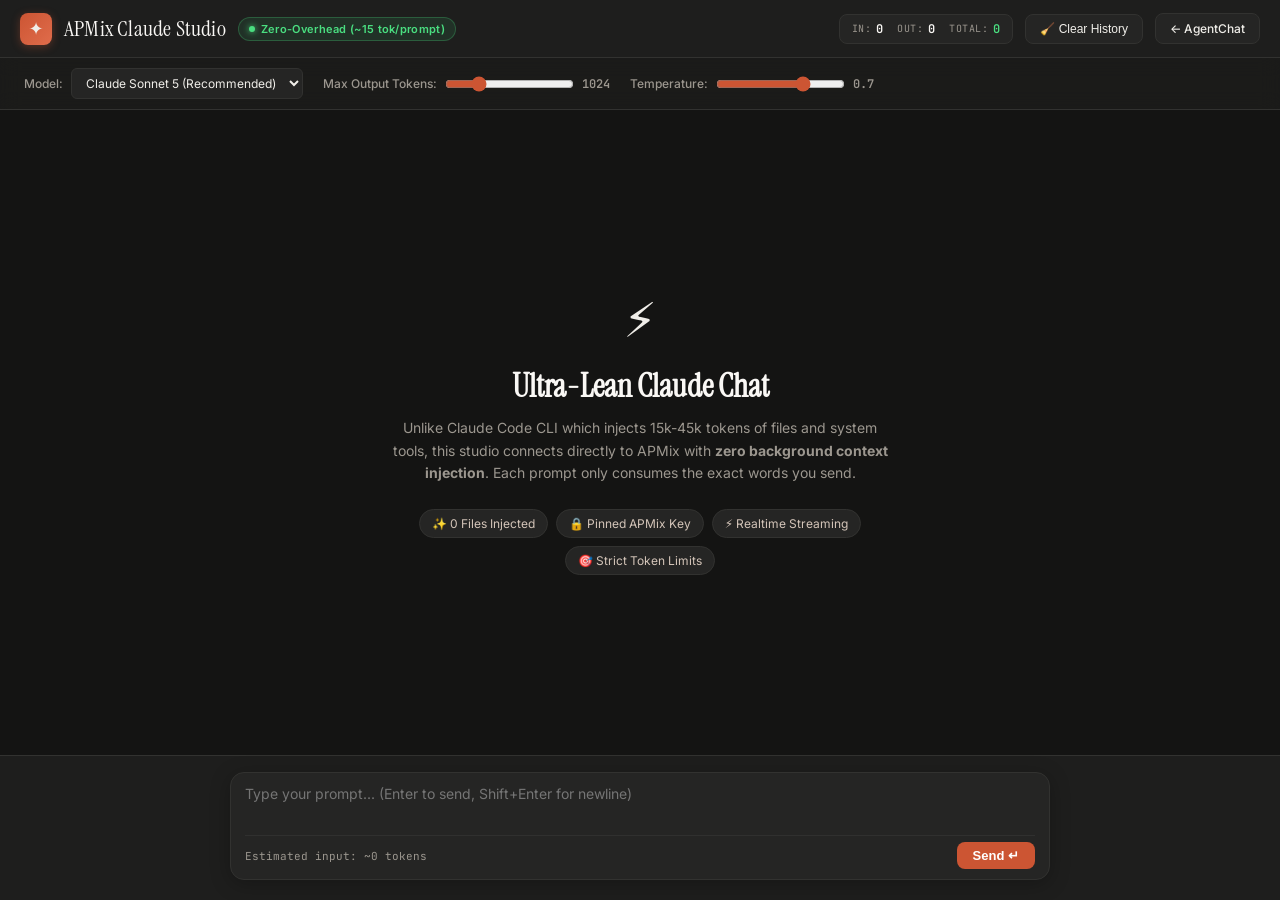
==== frontend/apmix.html @ f3689985 "feat(apmix): add ultra-low-token Claude web studio and APMix messages backend" ====
<!DOCTYPE html>
<html lang="en">
<head>
  <meta charset="UTF-8">
  <meta name="viewport" content="width=device-width, initial-scale=1.0">
  <title>APMix Claude Studio | Ultra-Low Token Mode</title>
  <link rel="preconnect" href="https://fonts.googleapis.com">
  <link rel="preconnect" href="https://fonts.gstatic.com" crossorigin>
  <link href="https://fonts.googleapis.com/css2?family=Instrument+Serif:ital@0;1&family=Inter:wght@300;400;500;600;700&family=JetBrains+Mono:wght@400;500&display=swap" rel="stylesheet">
  <style>
    :root {
      --bg: #141413;
      --surface: #1e1e1d;
      --surface-hover: #272726;
      --surface-card: #252524;
      --border: #323230;
      --border-accent: #cc5533;
      --claude-terracotta: #cc5533;
      --claude-terracotta-light: #e06c4b;
      --claude-sand: #d4c5b9;
      --claude-cream: #faf8f5;
      --text-main: #f0eee9;
      --text-muted: #9c978f;
      --accent-green: #4ade80;
      --accent-amber: #fbbf24;
      --font-sans: 'Inter', system-ui, -apple-system, sans-serif;
      --font-serif: 'Instrument Serif', Georgia, serif;
      --font-mono: 'JetBrains Mono', monospace;
    }

    * { box-sizing: border-box; margin: 0; padding: 0; }
    body {
      background: var(--bg);
      color: var(--text-main);
      font-family: var(--font-sans);
      height: 100vh;
      display: flex;
      flex-direction: column;
      overflow: hidden;
    }

    /* Top Navbar */
    .navbar {
      height: 58px;
      background: var(--surface);
      border-bottom: 1px solid var(--border);
      display: flex;
      align-items: center;
      justify-content: space-between;
      padding: 0 20px;
      flex-shrink: 0;
      z-index: 100;
    }

    .brand {
      display: flex;
      align-items: center;
      gap: 12px;
      text-decoration: none;
      color: inherit;
    }

    .brand-icon {
      width: 32px;
      height: 32px;
      border-radius: 8px;
      background: linear-gradient(135deg, #cc5533, #e06c4b);
      display: flex;
      align-items: center;
      justify-content: center;
      font-size: 18px;
      box-shadow: 0 2px 8px rgba(204, 85, 51, 0.35);
    }

    .brand-title {
      font-family: var(--font-serif);
      font-size: 22px;
      letter-spacing: 0.2px;
      color: var(--claude-cream);
    }

    .token-badge {
      display: inline-flex;
      align-items: center;
      gap: 6px;
      background: rgba(74, 222, 128, 0.1);
      border: 1px solid rgba(74, 222, 128, 0.25);
      color: var(--accent-green);
      padding: 4px 10px;
      border-radius: 20px;
      font-size: 11px;
      font-weight: 600;
      letter-spacing: 0.3px;
    }

    .token-badge .dot {
      width: 6px;
      height: 6px;
      border-radius: 50%;
      background: var(--accent-green);
      box-shadow: 0 0 6px var(--accent-green);
    }

    .nav-actions {
      display: flex;
      align-items: center;
      gap: 12px;
    }

    .token-meter {
      display: flex;
      align-items: center;
      gap: 14px;
      background: var(--surface-card);
      border: 1px solid var(--border);
      border-radius: 8px;
      padding: 6px 12px;
      font-family: var(--font-mono);
      font-size: 12px;
    }

    .meter-item {
      display: flex;
      align-items: center;
      gap: 5px;
    }

    .meter-label {
      color: var(--text-muted);
      font-size: 10px;
      text-transform: uppercase;
      letter-spacing: 0.5px;
    }

    .meter-val {
      color: var(--claude-cream);
      font-weight: 600;
    }

    .btn-action {
      background: var(--surface-card);
      border: 1px solid var(--border);
      color: var(--text-main);
      padding: 7px 14px;
      border-radius: 8px;
      font-size: 12px;
      font-weight: 500;
      cursor: pointer;
      display: flex;
      align-items: center;
      gap: 6px;
      transition: all 0.15s ease;
      text-decoration: none;
    }

    .btn-action:hover {
      background: var(--surface-hover);
      border-color: #555;
    }

    /* Controls Bar */
    .controls-bar {
      background: rgba(30, 30, 29, 0.7);
      backdrop-filter: blur(10px);
      border-bottom: 1px solid var(--border);
      padding: 10px 24px;
      display: flex;
      align-items: center;
      gap: 20px;
      flex-wrap: wrap;
      flex-shrink: 0;
      font-size: 12px;
    }

    .control-group {
      display: flex;
      align-items: center;
      gap: 8px;
    }

    .control-label {
      color: var(--text-muted);
      font-weight: 500;
    }

    select, input[type="text"] {
      background: var(--surface-card);
      border: 1px solid var(--border);
      color: var(--text-main);
      padding: 6px 10px;
      border-radius: 6px;
      font-size: 12px;
      font-family: inherit;
      outline: none;
      transition: border-color 0.15s;
    }

    select:focus, input[type="text"]:focus {
      border-color: var(--claude-terracotta);
    }

    .slider-wrap {
      display: flex;
      align-items: center;
      gap: 8px;
    }

    input[type="range"] {
      accent-color: var(--claude-terracotta);
      cursor: pointer;
    }

    /* Chat Container */
    .chat-container {
      flex: 1;
      overflow-y: auto;
      padding: 24px 20px;
      display: flex;
      flex-direction: column;
      align-items: center;
    }

    .messages-list {
      width: 100%;
      max-width: 820px;
      display: flex;
      flex-direction: column;
      gap: 20px;
    }

    /* Message Bubbles */
    .message-row {
      display: flex;
      gap: 14px;
      width: 100%;
    }

    .message-row.user {
      flex-direction: row-reverse;
    }

    .avatar {
      width: 32px;
      height: 32px;
      border-radius: 8px;
      flex-shrink: 0;
      display: flex;
      align-items: center;
      justify-content: center;
      font-size: 14px;
      font-weight: 600;
    }

    .avatar.assistant {
      background: linear-gradient(135deg, #cc5533, #e06c4b);
      color: white;
    }

    .avatar.user {
      background: #3e3e3b;
      color: var(--claude-cream);
    }

    .message-bubble {
      max-width: 85%;
      background: var(--surface-card);
      border: 1px solid var(--border);
      border-radius: 12px;
      padding: 14px 18px;
      line-height: 1.6;
      font-size: 14px;
      color: var(--text-main);
      position: relative;
      word-break: break-word;
    }

    .message-row.user .message-bubble {
      background: #2a2725;
      border-color: #4a3e38;
      border-top-right-radius: 4px;
    }

    .message-row.assistant .message-bubble {
      border-top-left-radius: 4px;
    }

    .msg-meta {
      display: flex;
      align-items: center;
      gap: 8px;
      margin-top: 8px;
      padding-top: 6px;
      border-top: 1px dashed rgba(255,255,255,0.08);
      font-size: 11px;
      color: var(--text-muted);
      font-family: var(--font-mono);
    }

    .token-stat {
      color: var(--accent-green);
    }

    .message-bubble pre {
      background: #111110;
      border: 1px solid #2a2a28;
      border-radius: 8px;
      padding: 12px;
      margin: 10px 0;
      overflow-x: auto;
      font-family: var(--font-mono);
      font-size: 12.5px;
    }

    .message-bubble code {
      font-family: var(--font-mono);
      font-size: 12.5px;
      background: rgba(255,255,255,0.06);
      padding: 2px 5px;
      border-radius: 4px;
    }

    .message-bubble p { margin-bottom: 8px; }
    .message-bubble p:last-child { margin-bottom: 0; }
    .message-bubble ul, .message-bubble ol { margin-left: 20px; margin-bottom: 8px; }

    /* Empty state */
    .empty-hero {
      text-align: center;
      margin: auto 0;
      max-width: 540px;
      padding: 40px 20px;
    }

    .empty-icon {
      font-size: 48px;
      margin-bottom: 16px;
      display: inline-block;
    }

    .empty-title {
      font-family: var(--font-serif);
      font-size: 32px;
      color: var(--claude-cream);
      margin-bottom: 10px;
    }

    .empty-desc {
      color: var(--text-muted);
      font-size: 14px;
      line-height: 1.6;
      margin-bottom: 24px;
    }

    .feature-pills {
      display: flex;
      flex-wrap: wrap;
      gap: 8px;
      justify-content: center;
    }

    .pill {
      background: var(--surface-card);
      border: 1px solid var(--border);
      padding: 6px 12px;
      border-radius: 16px;
      font-size: 12px;
      color: var(--claude-sand);
    }

    /* Bottom Input Bar */
    .input-wrapper {
      padding: 16px 20px 20px;
      background: var(--surface);
      border-top: 1px solid var(--border);
      display: flex;
      flex-direction: column;
      align-items: center;
      flex-shrink: 0;
    }

    .input-box {
      width: 100%;
      max-width: 820px;
      background: var(--surface-card);
      border: 1px solid var(--border);
      border-radius: 14px;
      padding: 10px 14px;
      display: flex;
      flex-direction: column;
      gap: 8px;
      box-shadow: 0 4px 20px rgba(0,0,0,0.25);
      transition: border-color 0.2s;
    }

    .input-box:focus-within {
      border-color: var(--claude-terracotta);
    }

    textarea {
      width: 100%;
      background: transparent;
      border: none;
      outline: none;
      color: var(--text-main);
      font-family: var(--font-sans);
      font-size: 14px;
      line-height: 1.5;
      resize: none;
      min-height: 44px;
      max-height: 180px;
    }

    .input-footer {
      display: flex;
      align-items: center;
      justify-content: space-between;
      border-top: 1px solid rgba(255,255,255,0.05);
      padding-top: 6px;
      font-size: 11px;
      color: var(--text-muted);
    }

    .token-estimate {
      font-family: var(--font-mono);
    }

    .btn-send {
      background: var(--claude-terracotta);
      color: white;
      border: none;
      padding: 6px 16px;
      border-radius: 8px;
      font-size: 13px;
      font-weight: 600;
      cursor: pointer;
      display: flex;
      align-items: center;
      gap: 6px;
      transition: background 0.15s;
    }

    .btn-send:hover {
      background: var(--claude-terracotta-light);
    }

    .btn-send:disabled {
      opacity: 0.5;
      cursor: not-allowed;
    }

    /* Cursor blink */
    .cursor-blink {
      display: inline-block;
      width: 7px;
      height: 14px;
      background: var(--claude-terracotta);
      vertical-align: middle;
      margin-left: 2px;
      animation: blink 0.9s infinite;
    }

    @keyframes blink {
      0%, 100% { opacity: 1; }
      50% { opacity: 0; }
    }
  </style>
</head>
<body>

  <!-- Top Navbar -->
  <header class="navbar">
    <div class="brand">
      <div class="brand-icon">✦</div>
      <div>
        <div class="brand-title">APMix Claude Studio</div>
      </div>
      <div class="token-badge">
        <span class="dot"></span>
        Zero-Overhead (~15 tok/prompt)
      </div>
    </div>

    <div class="nav-actions">
      <div class="token-meter">
        <div class="meter-item">
          <span class="meter-label">In:</span>
          <span class="meter-val" id="meter-in">0</span>
        </div>
        <div class="meter-item">
          <span class="meter-label">Out:</span>
          <span class="meter-val" id="meter-out">0</span>
        </div>
        <div class="meter-item">
          <span class="meter-label">Total:</span>
          <span class="meter-val token-stat" id="meter-total">0</span>
        </div>
      </div>

      <button class="btn-action" id="btn-clear" title="Reset message history to 0 tokens">
        🧹 Clear History
      </button>

      <a href="/" class="btn-action">
        ← AgentChat
      </a>
    </div>
  </header>

  <!-- Model & Token Controls Bar -->
  <div class="controls-bar">
    <div class="control-group">
      <span class="control-label">Model:</span>
      <select id="model-select">
        <option value="claude-sonnet-5" selected>Claude Sonnet 5 (Recommended)</option>
        <option value="claude-3-opus-20240229">Claude 3 Opus (Top Reasoning)</option>
        <option value="claude-3-7-sonnet-20250219">Claude 3.7 Sonnet</option>
        <option value="claude-3-5-sonnet-20241022">Claude 3.5 Sonnet</option>
        <option value="claude-3-5-haiku-20241022">Claude 3.5 Haiku (Frugal)</option>
        <option value="custom">Custom ID...</option>
      </select>
      <input type="text" id="custom-model-input" placeholder="e.g. claude-opus-4.7" style="display:none; width: 140px;">
    </div>

    <div class="control-group">
      <span class="control-label">Max Output Tokens:</span>
      <div class="slider-wrap">
        <input type="range" id="max-tokens-slider" min="128" max="4096" step="128" value="1024">
        <span class="control-label" id="max-tokens-val" style="font-family: var(--font-mono); font-weight: 600;">1024</span>
      </div>
    </div>

    <div class="control-group">
      <span class="control-label">Temperature:</span>
      <div class="slider-wrap">
        <input type="range" id="temp-slider" min="0" max="1" step="0.1" value="0.7">
        <span class="control-label" id="temp-val" style="font-family: var(--font-mono); font-weight: 600;">0.7</span>
      </div>
    </div>
  </div>

  <!-- Messages Chat Container -->
  <main class="chat-container" id="chat-container">
    <div class="empty-hero" id="empty-hero">
      <div class="empty-icon">⚡</div>
      <h1 class="empty-title">Ultra-Lean Claude Chat</h1>
      <p class="empty-desc">
        Unlike Claude Code CLI which injects 15k-45k tokens of files and system tools, this studio connects directly to APMix with <strong>zero background context injection</strong>. Each prompt only consumes the exact words you send.
      </p>
      <div class="feature-pills">
        <span class="pill">✨ 0 Files Injected</span>
        <span class="pill">🔒 Pinned APMix Key</span>
        <span class="pill">⚡ Realtime Streaming</span>
        <span class="pill">🎯 Strict Token Limits</span>
      </div>
    </div>

    <div class="messages-list" id="messages-list" style="display:none;"></div>
  </main>

  <!-- Input Area -->
  <footer class="input-wrapper">
    <div class="input-box">
      <textarea id="user-input" placeholder="Type your prompt... (Enter to send, Shift+Enter for newline)" rows="1"></textarea>
      <div class="input-footer">
        <div class="token-estimate" id="token-estimate">
          Estimated input: ~0 tokens
        </div>
        <button class="btn-send" id="btn-send">
          Send ↵
        </button>
      </div>
    </div>
  </footer>

  <script>
    const chatContainer = document.getElementById('chat-container');
    const emptyHero = document.getElementById('empty-hero');
    const messagesList = document.getElementById('messages-list');
    const userInput = document.getElementById('user-input');
    const btnSend = document.getElementById('btn-send');
    const btnClear = document.getElementById('btn-clear');
    const modelSelect = document.getElementById('model-select');
    const customModelInput = document.getElementById('custom-model-input');
    const maxTokensSlider = document.getElementById('max-tokens-slider');
    const maxTokensVal = document.getElementById('max-tokens-val');
    const tempSlider = document.getElementById('temp-slider');
    const tempVal = document.getElementById('temp-val');
    const tokenEstimate = document.getElementById('token-estimate');
    
    const meterIn = document.getElementById('meter-in');
    const meterOut = document.getElementById('meter-out');
    const meterTotal = document.getElementById('meter-total');

    let sessionIn = 0;
    let sessionOut = 0;
    let isGenerating = false;
    let conversationHistory = [];

    maxTokensSlider.addEventListener('input', (e) => {
      maxTokensVal.textContent = e.target.value;
    });

    tempSlider.addEventListener('input', (e) => {
      tempVal.textContent = e.target.value;
    });

    modelSelect.addEventListener('change', (e) => {
      if (e.target.value === 'custom') {
        customModelInput.style.display = 'inline-block';
        customModelInput.focus();
      } else {
        customModelInput.style.display = 'none';
      }
    });

    function getSelectedModel() {
      if (modelSelect.value === 'custom') {
        return customModelInput.value.trim() || 'claude-sonnet-5';
      }
      return modelSelect.value;
    }

    userInput.addEventListener('input', () => {
      userInput.style.height = 'auto';
      userInput.style.height = Math.min(userInput.scrollHeight, 180) + 'px';
      const text = userInput.value.trim();
      const words = text ? text.split(/\s+/).length : 0;
      const approxTokens = Math.ceil(words * 1.3);
      tokenEstimate.textContent = `Estimated input: ~${approxTokens} tokens`;
    });

    userInput.addEventListener('keydown', (e) => {
      if (e.key === 'Enter' && !e.shiftKey) {
        e.preventDefault();
        sendMessage();
      }
    });

    btnSend.addEventListener('click', sendMessage);

    btnClear.addEventListener('click', () => {
      if (conversationHistory.length === 0) return;
      if (confirm('Clear chat history? This resets context back to 0 tokens.')) {
        conversationHistory = [];
        messagesList.innerHTML = '';
        messagesList.style.display = 'none';
        emptyHero.style.display = 'block';
      }
    });

    function escapeHtml(str) {
      return str.replace(/&/g, '&amp;').replace(/</g, '&lt;').replace(/>/g, '&gt;').replace(/"/g, '&quot;');
    }

    function formatMarkdown(text) {
      let out = escapeHtml(text);
      out = out.replace(/```([a-zA-Z0-9_-]*)
([\s\S]*?)```/g, (match, lang, code) => {
        return `<pre><code>${code}</code></pre>`;
      });
      out = out.replace(/`([^`]+)`/g, '<code>$1</code>');
      out = out.replace(/\*\*([^\*]+)\*\*/g, '<strong>$1</strong>');
      out = out.replace(/\*([^\*]+)\*/g, '<em>$1</em>');
      out = out.split(/

+/).map(p => `<p>${p.replace(/
/g, '<br>')}</p>`).join('');
      return out;
    }

    async function sendMessage() {
      const text = userInput.value.trim();
      if (!text || isGenerating) return;

      emptyHero.style.display = 'none';
      messagesList.style.display = 'flex';

      conversationHistory.push({ role: 'user', content: text });
      appendMessage('user', text);

      userInput.value = '';
      userInput.style.height = 'auto';
      tokenEstimate.textContent = 'Estimated input: ~0 tokens';

      const promptWords = conversationHistory.map(m => m.content.split(/\s+/).length).reduce((a, b) => a + b, 0);
      const estPromptTokens = Math.ceil(promptWords * 1.3);

      const assistantMsgObj = appendMessage('assistant', '', true);
      isGenerating = true;
      btnSend.disabled = true;
      btnSend.textContent = 'Streaming...';

      let fullContent = '';
      let outTokensCount = 0;

      try {
        const payload = {
          model: getSelectedModel(),
          max_tokens: parseInt(maxTokensSlider.value),
          temperature: parseFloat(tempSlider.value),
          messages: conversationHistory
        };

        const res = await fetch('/api/apmix/chat', {
          method: 'POST',
          headers: { 'Content-Type': 'application/json' },
          body: JSON.stringify(payload)
        });

        if (!res.ok) {
          const errText = await res.text();
          throw new Error(`Server returned HTTP ${res.status}: ${errText}`);
        }

        const reader = res.body.getReader();
        const decoder = new TextDecoder();
        let buffer = '';

        while (true) {
          const { done, value } = await reader.read();
          if (done) break;

          buffer += decoder.decode(value, { stream: true });
          const lines = buffer.split('
');
          buffer = lines.pop();

          for (const line of lines) {
            const cleanLine = line.trim();
            if (!cleanLine || cleanLine.startsWith(':')) continue;

            if (cleanLine.startsWith('data: ')) {
              const dataStr = cleanLine.slice(6);
              if (dataStr === '[DONE]') continue;

              try {
                const parsed = JSON.parse(dataStr);
                if (parsed.type === 'content_block_delta' && parsed.delta && parsed.delta.text) {
                  fullContent += parsed.delta.text;
                  outTokensCount++;
                  updateAssistantBubble(assistantMsgObj, fullContent, true);
                } else if (parsed.type === 'message_delta' && parsed.usage) {
                  if (parsed.usage.output_tokens) outTokensCount = parsed.usage.output_tokens;
                } else if (parsed.type === 'message_start' && parsed.message && parsed.message.usage) {
                  if (parsed.message.usage.input_tokens) {
                    sessionIn += parsed.message.usage.input_tokens;
                    meterIn.textContent = sessionIn;
                  }
                } else if (parsed.error) {
                  fullContent += `

[Notice: ${parsed.error.message || JSON.stringify(parsed.error)}]`;
                  updateAssistantBubble(assistantMsgObj, fullContent, false);
                }
              } catch (err) {
              }
            }
          }
        }

        if (!fullContent) {
          fullContent = '(Empty response received)';
        }

        conversationHistory.push({ role: 'assistant', content: fullContent });
        updateAssistantBubble(assistantMsgObj, fullContent, false, estPromptTokens, outTokensCount);

        sessionOut += outTokensCount;
        sessionIn += estPromptTokens;
        meterIn.textContent = sessionIn;
        meterOut.textContent = sessionOut;
        meterTotal.textContent = sessionIn + sessionOut;

      } catch (err) {
        fullContent += `

⚠️ Error: ${err.message}`;
        updateAssistantBubble(assistantMsgObj, fullContent, false);
      } finally {
        isGenerating = false;
        btnSend.disabled = false;
        btnSend.textContent = 'Send ↵';
      }
    }

    function appendMessage(role, text, isStreaming = false) {
      const row = document.createElement('div');
      row.className = `message-row ${role}`;

      const avatar = document.createElement('div');
      avatar.className = `avatar ${role}`;
      avatar.textContent = role === 'assistant' ? '✦' : 'U';

      const bubble = document.createElement('div');
      bubble.className = 'message-bubble';

      if (isStreaming) {
        bubble.innerHTML = '<span class="cursor-blink"></span>';
      } else {
        bubble.innerHTML = formatMarkdown(text);
      }

      row.appendChild(avatar);
      row.appendChild(bubble);
      messagesList.appendChild(row);
      chatContainer.scrollTop = chatContainer.scrollHeight;

      return { row, bubble };
    }

    function updateAssistantBubble(obj, text, isStreaming, inTok = 0, outTok = 0) {
      let html = formatMarkdown(text);
      if (isStreaming) {
        html += '<span class="cursor-blink"></span>';
      } else {
        html += `
          <div class="msg-meta">
            <span>Model: ${getSelectedModel()}</span>
            <span>•</span>
            <span class="token-stat">⚡ ~${inTok} in / ~${outTok} out</span>
          </div>
        `;
      }
      obj.bubble.innerHTML = html;
      chatContainer.scrollTop = chatContainer.scrollHeight;
    }
  </script>
</body>
</html>
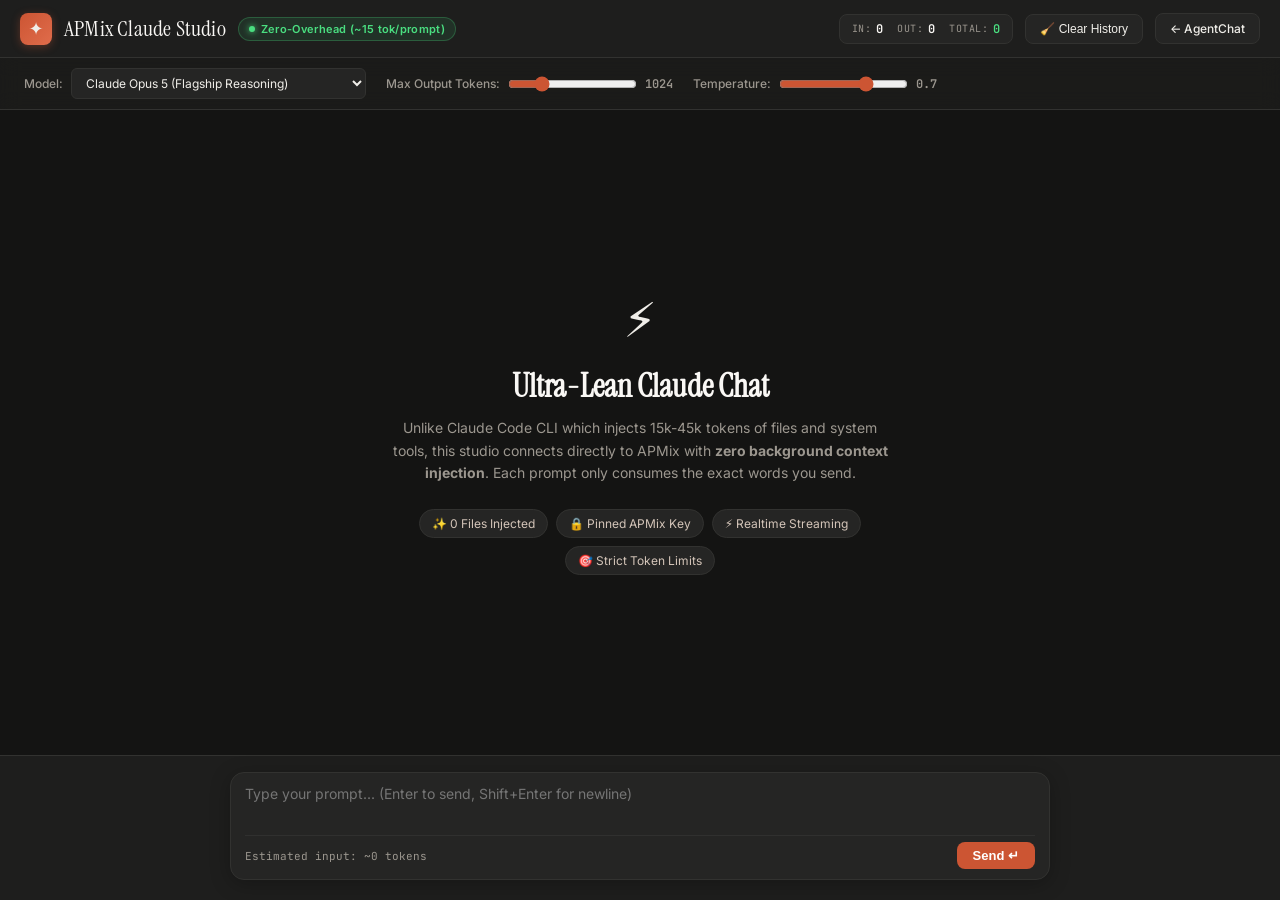
==== commit 30e7142a: "fix(models): update default model and selector to claude-opus-5 and Claude 5 generation" ====
--- a/frontend/apmix.html
+++ b/frontend/apmix.html
@@ -511,14 +511,15 @@
     <div class="control-group">
       <span class="control-label">Model:</span>
       <select id="model-select">
-        <option value="claude-sonnet-5" selected>Claude Sonnet 5 (Recommended)</option>
-        <option value="claude-3-opus-20240229">Claude 3 Opus (Top Reasoning)</option>
+        <option value="claude-opus-5" selected>Claude Opus 5 (Flagship Reasoning)</option>
+        <option value="claude-sonnet-5">Claude Sonnet 5 (Balanced Agentic)</option>
+        <option value="claude-fable-5.1">Claude Fable 5.1 (Advanced Science & Logic)</option>
+        <option value="claude-haiku-4.5">Claude Haiku 4.5 (High Speed & Frugal)</option>
         <option value="claude-3-7-sonnet-20250219">Claude 3.7 Sonnet</option>
         <option value="claude-3-5-sonnet-20241022">Claude 3.5 Sonnet</option>
-        <option value="claude-3-5-haiku-20241022">Claude 3.5 Haiku (Frugal)</option>
         <option value="custom">Custom ID...</option>
       </select>
-      <input type="text" id="custom-model-input" placeholder="e.g. claude-opus-4.7" style="display:none; width: 140px;">
+      <input type="text" id="custom-model-input" placeholder="e.g. claude-opus-5" style="display:none; width: 140px;">
     </div>
 
     <div class="control-group">
@@ -615,7 +616,7 @@
 
     function getSelectedModel() {
       if (modelSelect.value === 'custom') {
-        return customModelInput.value.trim() || 'claude-sonnet-5';
+        return customModelInput.value.trim() || 'claude-opus-5';
       }
       return modelSelect.value;
     }
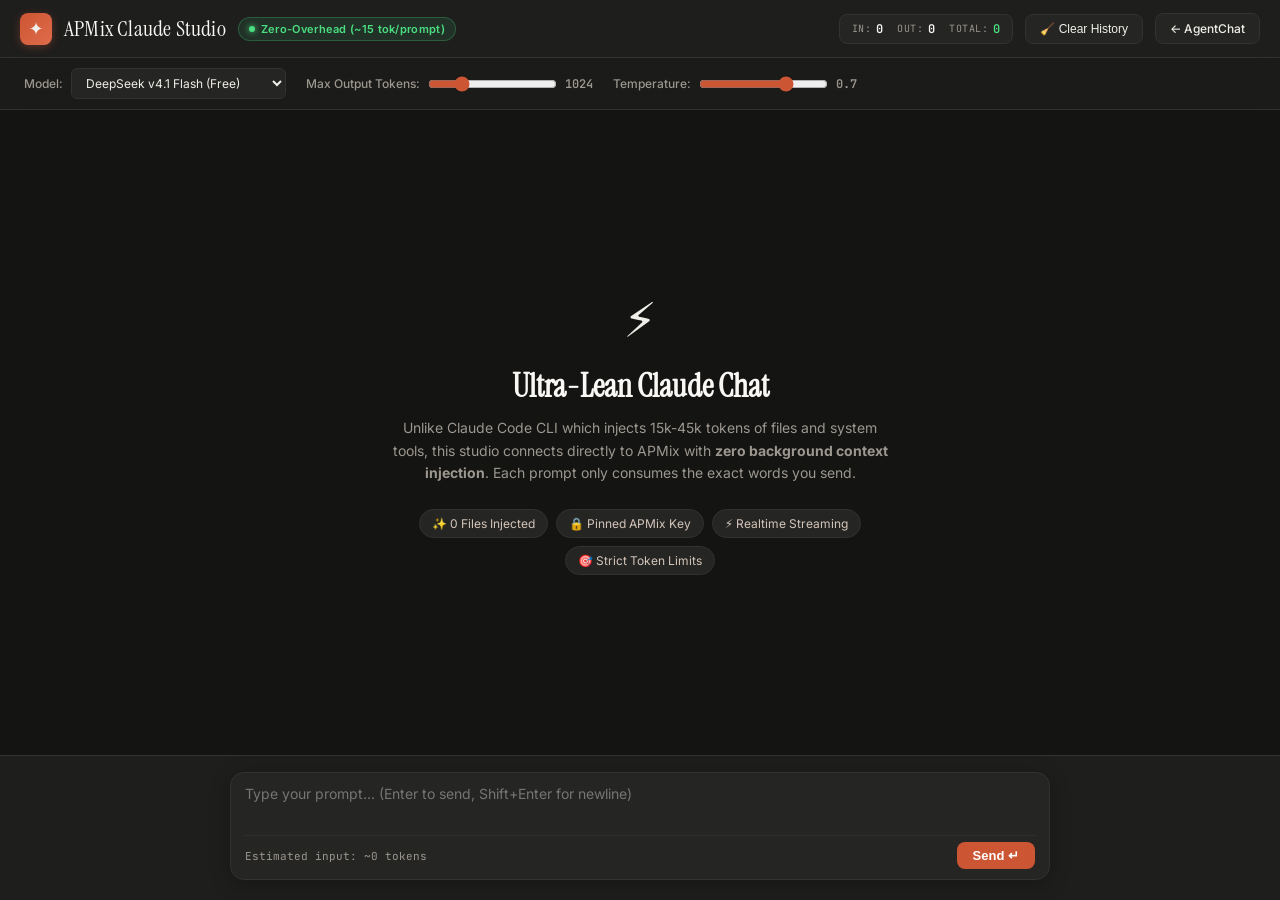
==== commit eccb0462: "fix(apmix): add free models optgroup and clean 403 error parsing" ====
--- a/frontend/apmix.html
+++ b/frontend/apmix.html
@@ -511,12 +511,18 @@
     <div class="control-group">
       <span class="control-label">Model:</span>
       <select id="model-select">
-        <option value="claude-opus-5" selected>Claude Opus 5 (Flagship Reasoning)</option>
-        <option value="claude-sonnet-5">Claude Sonnet 5 (Balanced Agentic)</option>
-        <option value="claude-fable-5.1">Claude Fable 5.1 (Advanced Science & Logic)</option>
-        <option value="claude-haiku-4.5">Claude Haiku 4.5 (High Speed & Frugal)</option>
-        <option value="claude-3-7-sonnet-20250219">Claude 3.7 Sonnet</option>
-        <option value="claude-3-5-sonnet-20241022">Claude 3.5 Sonnet</option>
+        <optgroup label="APMix Free Tier (Active on your key)">
+          <option value="deepseek-v4.1-flash-free" selected>DeepSeek v4.1 Flash (Free)</option>
+          <option value="gpt-5.6-luna-free">GPT-5.6 Luna (Free)</option>
+          <option value="glm-5.3-flash-free">GLM-5.3 Flash (Free)</option>
+          <option value="kimi-k3-free">Kimi k3 (Free)</option>
+        </optgroup>
+        <optgroup label="Claude 5 Models (Requires Paid Plan on APMix)">
+          <option value="claude-opus-5">Claude Opus 5 (Paid Plan)</option>
+          <option value="claude-sonnet-5">Claude Sonnet 5 (Paid Plan)</option>
+          <option value="claude-fable-5.1">Claude Fable 5.1 (Paid Plan)</option>
+          <option value="claude-haiku-4.5">Claude Haiku 4.5 (Paid Plan)</option>
+        </optgroup>
         <option value="custom">Custom ID...</option>
       </select>
       <input type="text" id="custom-model-input" placeholder="e.g. claude-opus-5" style="display:none; width: 140px;">
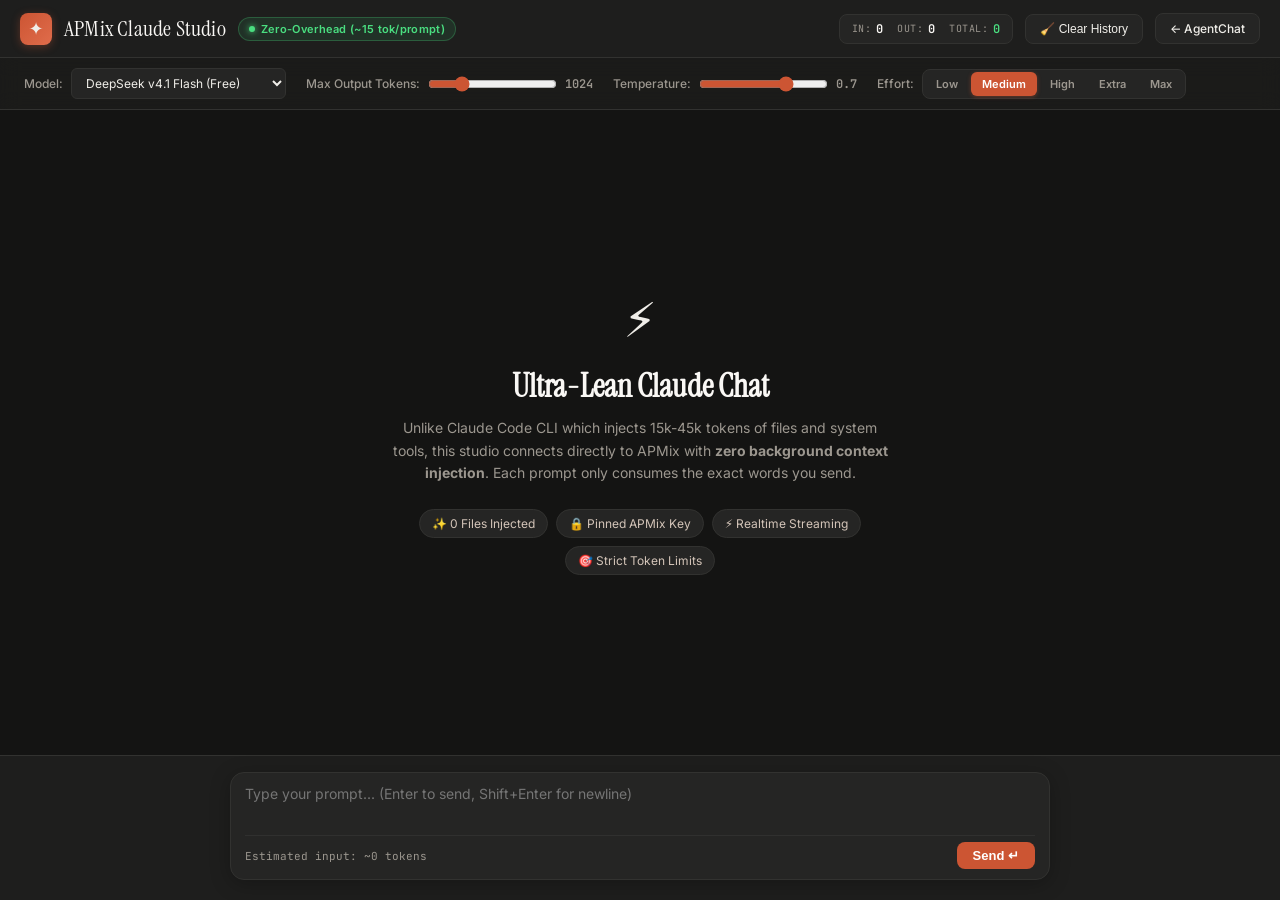
==== commit 5b1b2c74: "feat(effort): add interactive effort bar with low, medium, high, extra, max levels" ====
--- a/frontend/apmix.html
+++ b/frontend/apmix.html
@@ -210,6 +210,41 @@
       cursor: pointer;
     }
 
+    /* Effort Bar */
+    .effort-bar {
+      display: inline-flex;
+      background: var(--surface-card);
+      border: 1px solid var(--border);
+      border-radius: 8px;
+      padding: 2px;
+      gap: 2px;
+    }
+
+    .effort-btn {
+      background: transparent;
+      border: none;
+      color: var(--text-muted);
+      padding: 5px 11px;
+      border-radius: 6px;
+      font-size: 11px;
+      font-weight: 600;
+      cursor: pointer;
+      font-family: inherit;
+      transition: all 0.15s ease;
+      text-transform: capitalize;
+    }
+
+    .effort-btn:hover {
+      color: var(--text-main);
+      background: rgba(255, 255, 255, 0.05);
+    }
+
+    .effort-btn.active {
+      background: var(--claude-terracotta);
+      color: #ffffff;
+      box-shadow: 0 1px 4px rgba(204, 85, 51, 0.4);
+    }
+
     /* Chat Container */
     .chat-container {
       flex: 1;
@@ -543,6 +578,17 @@
         <span class="control-label" id="temp-val" style="font-family: var(--font-mono); font-weight: 600;">0.7</span>
       </div>
     </div>
+
+    <div class="control-group">
+      <span class="control-label">Effort:</span>
+      <div class="effort-bar" id="effort-bar">
+        <button type="button" class="effort-btn" data-effort="low" title="Low effort (1,024 thinking tokens)">Low</button>
+        <button type="button" class="effort-btn active" data-effort="medium" title="Medium effort (4,096 thinking tokens)">Medium</button>
+        <button type="button" class="effort-btn" data-effort="high" title="High effort (8,192 thinking tokens)">High</button>
+        <button type="button" class="effort-btn" data-effort="extra" title="Extra effort (16,384 thinking tokens)">Extra</button>
+        <button type="button" class="effort-btn" data-effort="max" title="Max effort (32,000 thinking tokens)">Max</button>
+      </div>
+    </div>
   </div>
 
   <!-- Messages Chat Container -->
@@ -602,6 +648,15 @@
     let sessionOut = 0;
     let isGenerating = false;
     let conversationHistory = [];
+    let currentEffort = 'medium';
+
+    document.querySelectorAll('.effort-btn').forEach(btn => {
+      btn.addEventListener('click', () => {
+        document.querySelectorAll('.effort-btn').forEach(b => b.classList.remove('active'));
+        btn.classList.add('active');
+        currentEffort = btn.dataset.effort || 'medium';
+      });
+    });
 
     maxTokensSlider.addEventListener('input', (e) => {
       maxTokensVal.textContent = e.target.value;
@@ -705,6 +760,7 @@
           model: getSelectedModel(),
           max_tokens: parseInt(maxTokensSlider.value),
           temperature: parseFloat(tempSlider.value),
+          reasoning_effort: currentEffort,
           messages: conversationHistory
         };
 
